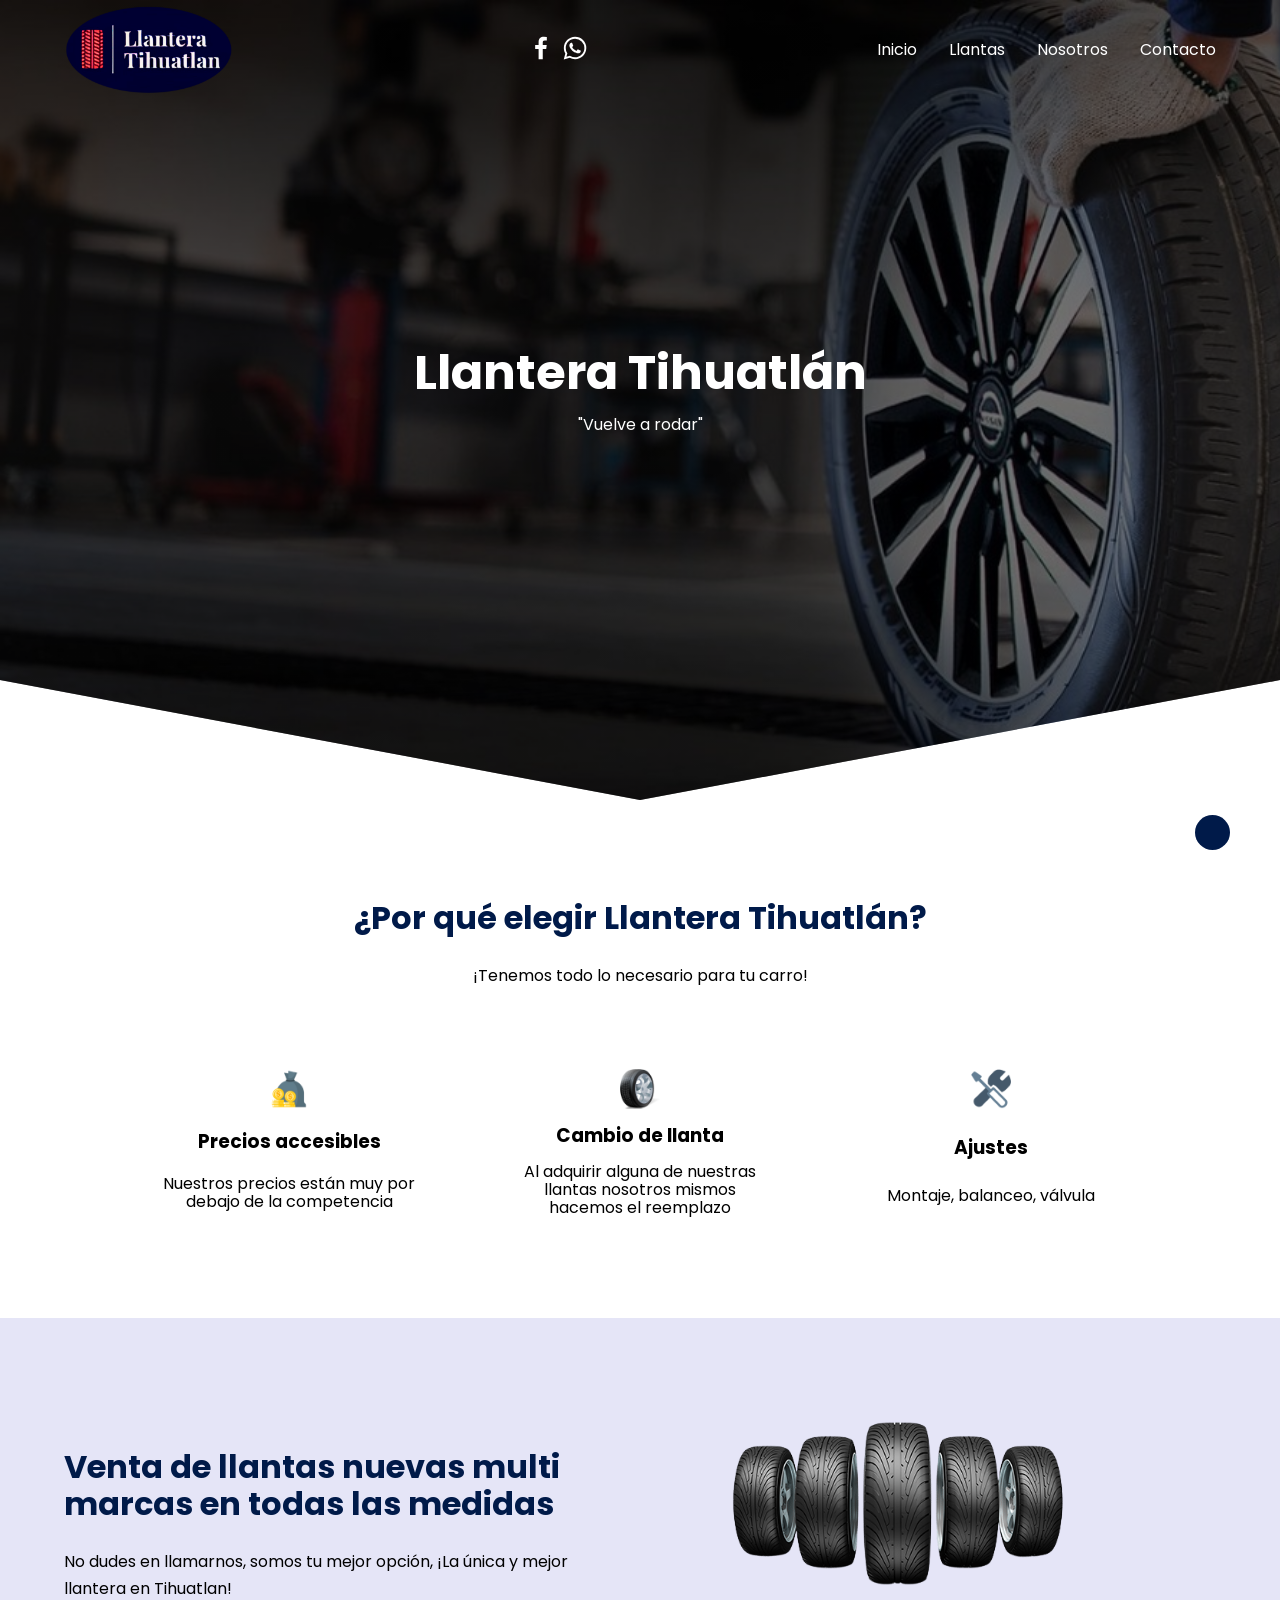
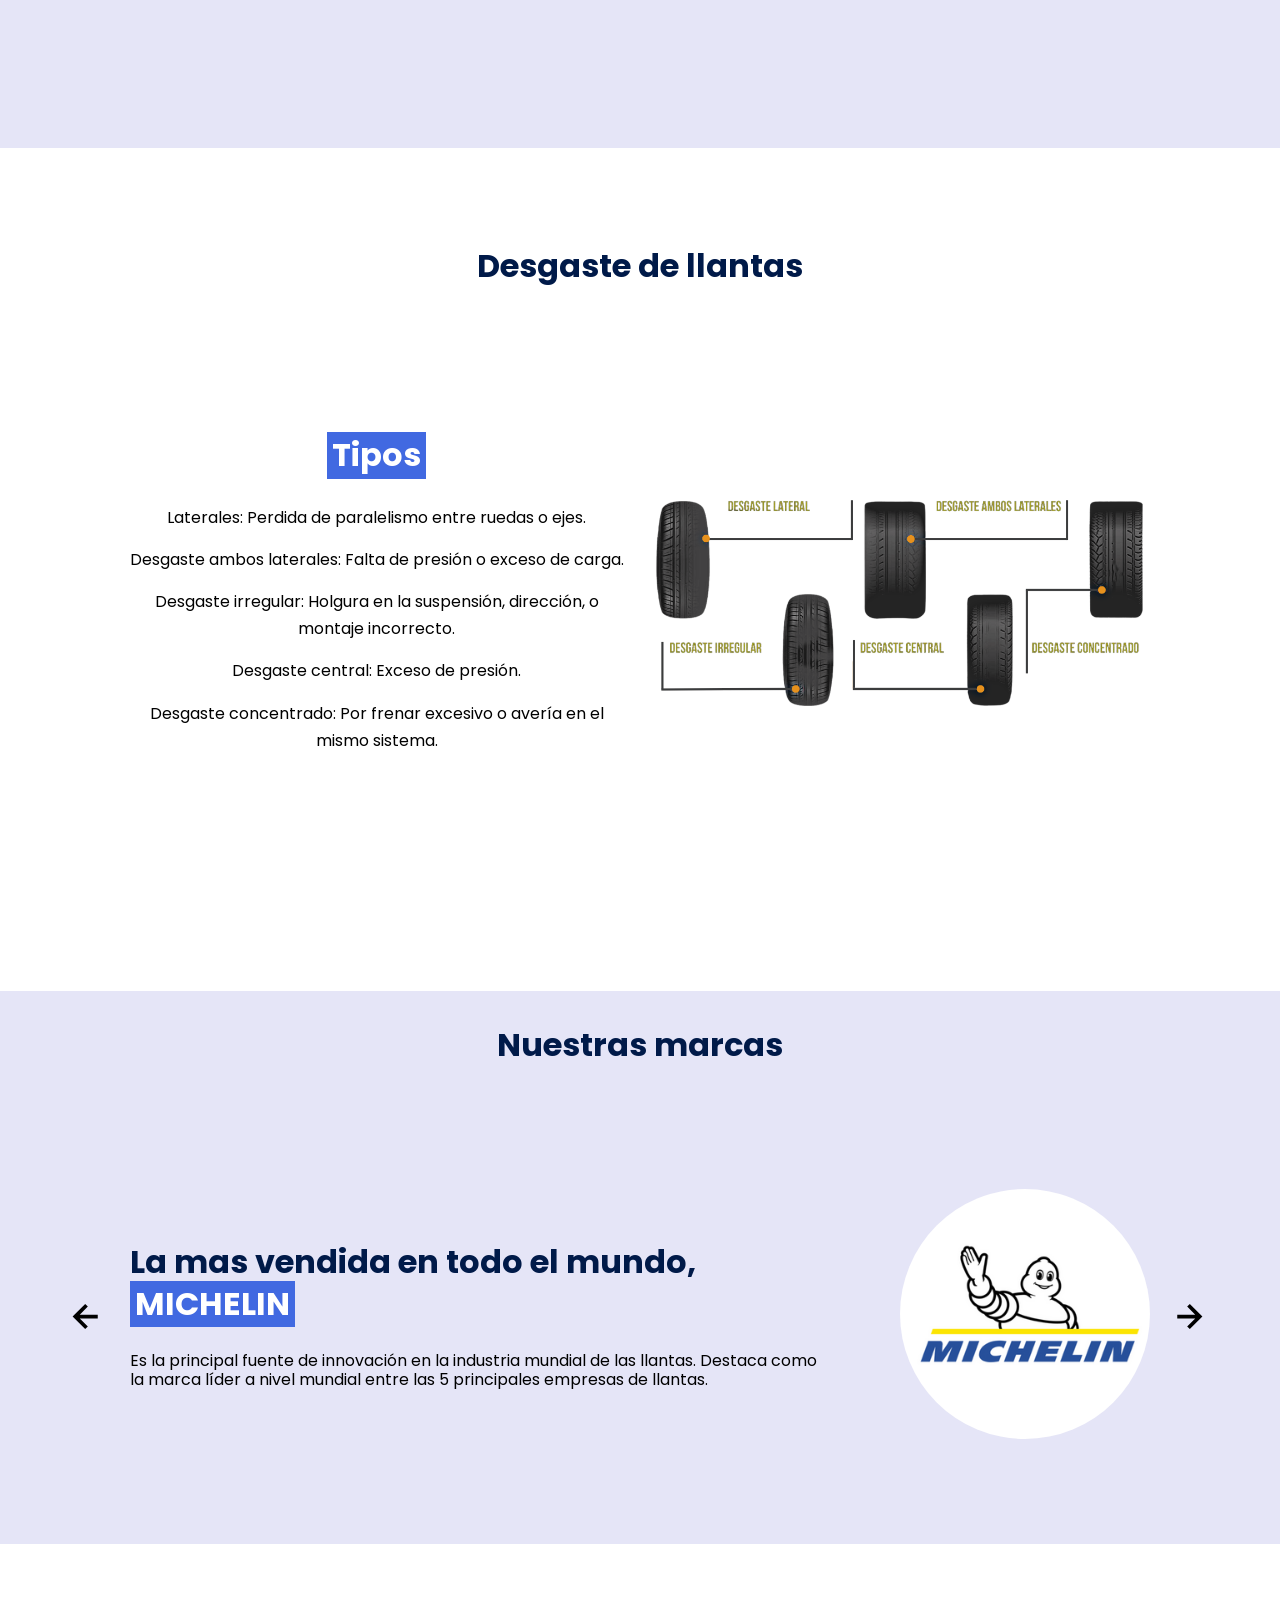
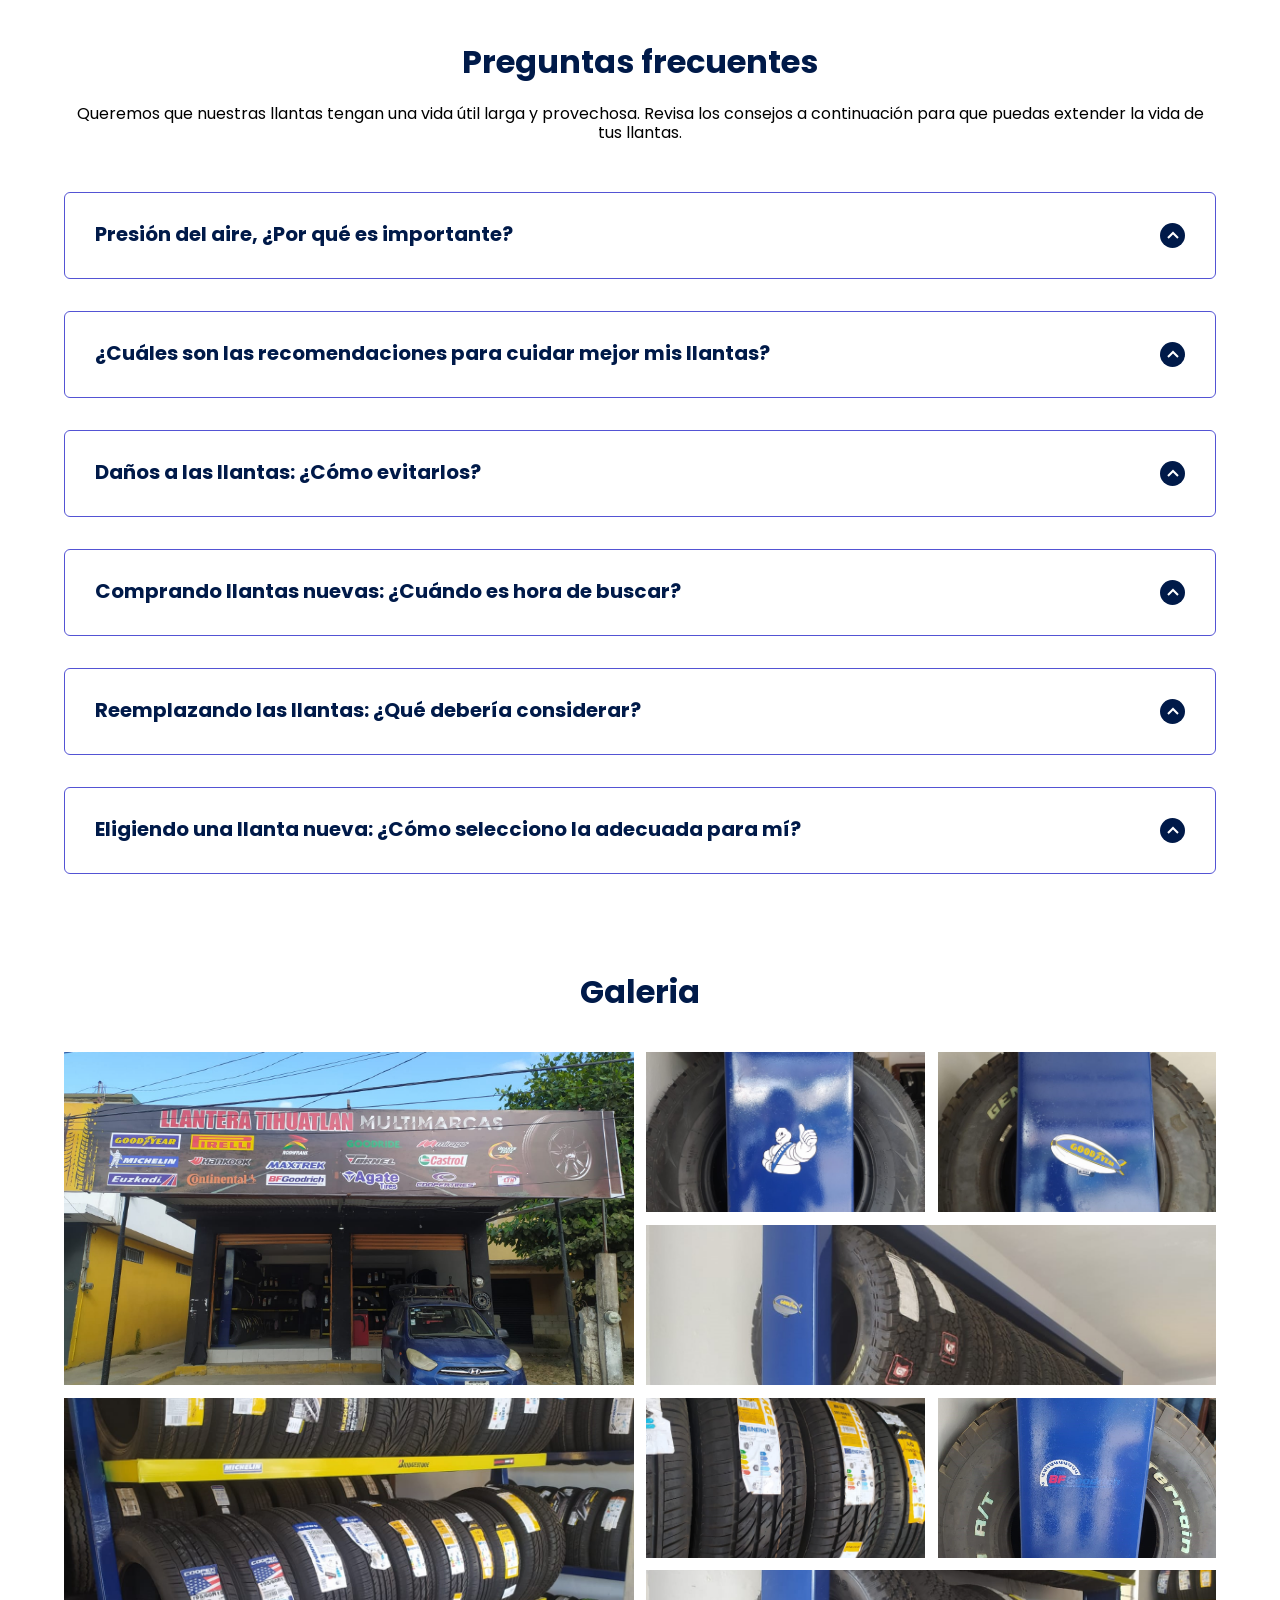
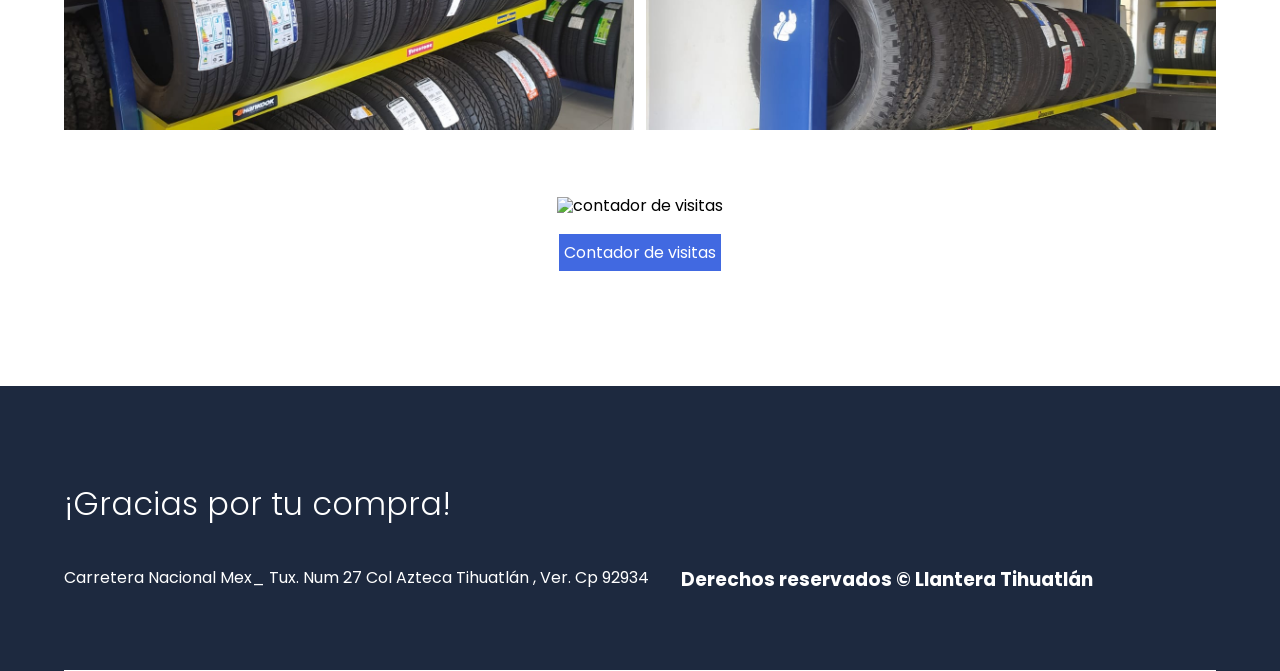
==== index.html @ f2de2ae6 "Pagina Web" ====
<!DOCTYPE html>
<html lang="es">

<head>
    <meta charset="UTF-8">
    <meta http-equiv="X-UA-Compatible" content="IE=edge">
    <meta name="viewport" content="width=device-width, initial-scale=1.0">
    <title>Llantera Tihuatlán</title>
    <link rel="shortcut icon" href="./images/rinicon.png" type="image/x-icon"> <!--el icono chiquito en la pestaña (32X32)-->
    <link rel="stylesheet" href="./css/normalize.css">
    <link rel="stylesheet" href="./css/estilos.css">
    <link rel="stylesheet" href="estilosgaleria.css">
    <script src="https://kit.fontawesome.com/5ffa9ccfac.js" crossorigin="anonymous"></script>

    <meta name="theme-color" content="#2091F9">
</head>

<body>
    
    <header class="hero">
        <nav class="nav container">
            <div class="nav__logo">
                <img src="./images/logollanta.png" alt="Logo Llantera" style="width: 175px; height: 120px;"></a>
                <!--<h2 class="nav__title">Encuentra tu llanta perfecta</h2>-->
            </div>

            <section class="footer__copy container">
                <div class="footer__social">
                    <a href="https://www.facebook.com/NeumaticosNuev0s" class="footer__icons"><img src="./images/facebook.svg" class="footer__img"></a>
                    <a href="https://api.whatsapp.com/send?phone=7461119012&text=Me%20podría%20dar%20más%20información." class="footer__icons"><img src="./images/whatssap.svg" class="footer__img"></a>
                    <!--<a href="#" class="footer__icons"><img src="./images/instagram.svg" class="footer__img"></a>-->
                </div>
            </section>

            <ul class="nav__link nav__link--menu">
                <li class="nav__items">
                    <a href="index.html" class="nav__links">Inicio</a>
                </li>
                <li class="nav__items">
                    <a href="llantas.html" class="nav__links">Llantas</a>
                </li>
                <li class="nav__items">
                    <a href="nosotros.html" class="nav__links">Nosotros</a>
                </li>
                <li class="nav__items">
                    <a href="contacto.html" class="nav__links">Contacto</a>
                </li>

                <img src="./images/close.svg" class="nav__close">
            </ul>

            <div class="nav__menu">
                <img src="./images/menu.svg" class="nav__img">
            </div>
        </nav>

        <section class="hero__container container">
            <h1 class="hero__title">Llantera Tihuatlán</h1>
            <p class="hero__paragraph">"Vuelve a rodar"</p>
            <!--<p class="hero__subtitle">Encuentra la mejor llanta en el mejor lugar</p>-->
            <!--<a href="#" class="cta">Más información</a>-->
        </section>
    </header>

    <main>
        <section class="container about">
            <h2 class="subtitle">¿Por qué elegir Llantera Tihuatlán?</h2>
            <p class="about__paragraph">¡Tenemos todo lo necesario para tu carro!</p>

            <div class="about__main">
                <article class="about__icons">
                    <img src="./images/dinero.png" class="about__icon"> <!--(96px)-->
                    <h3 class="about__title">Precios accesibles</h3>
                    <p class="about__paragrah">Nuestros precios están muy por debajo de la competencia</p>
                </article>

                <article class="about__icons">
                    <img src="./images/llanta.png" class="about__icon">
                    <h3 class="about__title">Cambio de llanta</h3>
                    <p class="about__paragrah">Al adquirir alguna de nuestras llantas nosotros mismos hacemos el reemplazo</p>
                </article>

                <article class="about__icons">
                    <img src="./images/reparacion.png" class="about__icon">
                    <h3 class="about__title">Ajustes</h3>
                    <p class="about__paragrah">Montaje, balanceo, válvula</p>
                </article>
            </div>
        </section>

        <section class="knowledge">
            <div class="knowledge__container container">
                <div class="knowledege__texts">
                    <h2 class="subtitle">Venta de llantas nuevas multi marcas en todas las medidas</h2>
                    <p class="knowledge__paragraph">No dudes en llamarnos, somos tu mejor opción, ¡La única y mejor llantera en Tihuatlan!</p>
                    <!--<a href="#" class="cta">Entra al curso</a>-->
                </div>

                <figure class="knowledge__picture">
                    <img src="./images/llantas.png" class="knowledge__img">
                </figure>
            </div>
        </section>

        <section class="price container">
            <h2 class="subtitle price">Desgaste de llantas</h2>
            <div class="knowledge__container container">
                <div class="knowledege__texts">
                    <h2 class="subtitle"><span class="testimony__course">Tipos</span></h2>
                    <p class="knowledge__paragraph">Laterales: Perdida de paralelismo entre ruedas o ejes.  </p>
                    
                    <p class="knowledge__paragraph">Desgaste ambos laterales: Falta de presión o exceso de carga.</p>
    
                    <p class="knowledge__paragraph">Desgaste irregular: Holgura en la suspensión, dirección, o montaje incorrecto.</p>
                    
                    <p class="knowledge__paragraph">Desgaste central: Exceso de presión.</p>
                    
                    <p class="knowledge__paragraph">Desgaste concentrado: Por frenar excesivo o avería en el mismo sistema.</p>
                </div>

                <figure class="knowledge__picture">
                    <img src="./images/desgastesllantas.png" class="knowledge__img">
                </figure>
            </div>
        </section>

        
        <section class="testimony">
            <h2 class="subtitle price"><br>Nuestras marcas</h2>
            <div class="testimony__container container">
                <img src="./images/leftarrow.svg" class="testimony__arrow" id="before">
                <section class="testimony__body testimony__body--show" data-id="1">
                    <div class="testimony__texts">
                        <h2 class="subtitle">La mas vendida en todo el mundo,<span class="testimony__course">MICHELIN</span></h2>
                        <p class="testimony__review">Es la principal fuente de innovación en la industria mundial de las llantas. Destaca como la marca líder a nivel
                             mundial entre las 5 principales empresas de llantas.</p>
                    </div>

                    <figure class="testimony__picture">
                        <img src="./images/michelin-2.png" class="testimony__img">
                    </figure>
                </section>

                <section class="testimony__body" data-id="2">
                    <div class="testimony__texts">
                        <h2 class="subtitle">De las mejores marcas en el mercado, <span class="testimony__course">GOOD YEAR.</span></h2>
                        <p class="testimony__review"> Es una compañía multinacional encargada de fabricar neumáticos para automóviles, camiones, coches de carreras, aviones, 
                            maquinaria agrícola y maquinaria pesada.</p>
                    </div>

                    <figure class="testimony__picture">
                        <img src="./images/goodyear.png" class="testimony__img">
                    </figure>
                </section>

                <section class="testimony__body" data-id="3">
                    <div class="testimony__texts">
                        <h2 class="subtitle">Una marca reconocida a nivel mundial, <span class="testimony__course">TORNEL</span></h2>
                        <p class="testimony__review">Es una empresa de origen mexicano, desde 2008 propiedad de la compañía india JK Tyre & Industries. 
                            ​Por décadas permaneció como la única empresa mexicana productora de llantas.</p>
                    </div>

                    <figure class="testimony__picture">
                        <img src="./images/tornel.png" class="testimony__img">
                    </figure>
                </section>

                <section class="testimony__body" data-id="4">
                    <div class="testimony__texts">
                        <h2 class="subtitle">Gran calidad, mayor durabilidad, <span class="testimony__course">COOPER TIRES</span></h2>
                        <p class="testimony__review">Suelen ser resistentes, fuertes y adaptables a cualquier entorno tanto en carretera, terreno como medioambiental.</p>
                    </div>

                    <figure class="testimony__picture">
                        <img src="./images/coopertires.jpg" class="testimony__img">
                    </figure>
                </section>

                <section class="testimony__body" data-id="5">
                    <div class="testimony__texts">
                        <h2 class="subtitle">Prestigio y confiabilidad en productos, <span class="testimony__course">QUAKER STATE</span></h2>
                        <p class="testimony__review">Crean productos adaptables a los cambios de temperatura y a los habitos de manejo.</p>
                    </div>

                    <figure class="testimony__picture">
                        <img src="./images/quakerstate.jpg" class="testimony__img">
                    </figure>
                </section>

                <section class="testimony__body" data-id="6">
                    <div class="testimony__texts">
                        <h2 class="subtitle">Preciosa accesibles al mercado, <span class="testimony__course">ROSHFRANS</span></h2>
                        <p class="testimony__review">Empresa 100% Mexicana dedicada a la formulación, elaboración y comercialización de aceites y grasas lubricantes para uso automotriz e industrial.</p>
                    </div>

                    <figure class="testimony__picture">
                        <img src="./images/roshfranslogo.jpg" class="testimony__img">
                    </figure>
                </section>

                <section class="testimony__body" data-id="7">
                    <div class="testimony__texts">
                        <h2 class="subtitle">Marca que brinda comodidad y silencioso, <span class="testimony__course">MIRAGE</span></h2>
                        <p class="testimony__review">Empresa líder en la venta de llantas para auto y camioneta en la zona occidente del Pais.</p>
                    </div>

                    <figure class="testimony__picture">
                        <img src="./images/mirage.png" class="testimony__img">
                    </figure>
                </section>

                <section class="testimony__body" data-id="8">
                    <div class="testimony__texts">
                        <h2 class="subtitle">Beneficio calidad-precio en el mercado, <span class="testimony__course">PIRELLI</span></h2>
                        <p class="testimony__review">Con la llanta Pirelli puedes contar con la calidad y estabilidad que tu vehículo necesita. Realiza tus viajes soñados sin tener que preocuparte si las ruedas son las indicadas.</p>
                    </div>

                    <figure class="testimony__picture">
                        <img src="./images/pirelli.png" class="testimony__img">
                    </figure>
                </section>



                <img src="./images/rightarrow.svg" class="testimony__arrow" id="next">
            </div>
        </section>

        <section class="questions container">
            <h2 class="subtitle">Preguntas frecuentes</h2>
            <p class="questions__paragraph">Queremos que nuestras llantas tengan una vida útil larga y provechosa. 
                Revisa los consejos a continuación para que puedas extender la vida de tus llantas.</p>

            <section class="questions__container">
                <article class="questions__padding">
                    <div class="questions__answer">
                        <h3 class="questions__title">Presión del aire, ¿Por qué es importante?
                            <span class="questions__arrow">
                                <img src="./images/arrow.svg" class="questions__img">
                            </span>
                        </h3>

                        <p class="questions__show">La presión de aire incorrecta en las llantas puede ocasionar numerosos problemas, desde el desgaste no uniforme y acelerado de las llantas hasta daños estructurales, pasando por fallas de las llantas y bajo rendimiento de consumo de combustible por kilómetro. Mantener las llantas debidamente infladas puede mejorar dicho rendimiento, permitiéndote ahorrar dinero. Revisa la presión de tus llantas por lo menos una vez al mes y antes de viajes largos.

                            <br><br>Llantera Tihuatlan recomienda revisar el inflado de las llantas mensualmente o antes de un viaje largo. Las llantas deben inflarse según las recomendaciones del fabricante del vehículo impresas en la placa de la puerta del conductor o en el manual del propietario del vehículo.
                            
                            El mantenimiento adecuado del vehículo y de las llantas es una buena inversión porque se traduce en un desempeño óptimo al manejar, ahorros significativos en los costos y un mejor kilometraje del combustible.</p>
                    </div>
                </article>

                <article class="questions__padding">
                    <div class="questions__answer">
                        <h3 class="questions__title">¿Cuáles son las recomendaciones para cuidar mejor mis llantas?
                            <span class="questions__arrow">
                                <img src="./images/arrow.svg" class="questions__img">
                            </span>
                        </h3>

                        <p class="questions__show">Evita girar excesivamente las llantas cuando tu vehículo está en barro o arena. Esto puede causar sobrecalentamiento y daños irreparables en la llanta. Usa un movimiento suave de vaivén para liberar tu vehículo. Nunca te pares cerca o detrás de un neumático que gira a altas velocidades.

                            La sobrecarga de tu vehículo genera estrés en las llantas y otros componentes críticos del vehículo. Esto también puede causar problemas en el manejo deficiente, mayor consumo de combustible y daños a las llantas. Consulta el manual del propietario de tu vehículo para determinar los límites de carga. <br><br>Nunca coloques en tu vehículo llantas nuevas que tengan una capacidad de carga inferior a la recomendada para este, y recuerda que el ancho óptimo del rin es importante para la distribución adecuada de la carga y el funcionamiento correcto de las llantas.
                            
                            Los hábitos de manejo que causan el mayor desgaste de la llanta son tomar curvas a gran velocidad, arrancar de forma brusca y frenar fuerte. Mantener el pie en el freno al manejar y zigzaguear de un lado al otro también aceleran el desgaste.</p>
                    </div>
                </article>

                <article class="questions__padding">
                    <div class="questions__answer">
                        <h3 class="questions__title">Daños a las llantas: ¿Cómo evitarlos?
                            <span class="questions__arrow">
                                <img src="./images/arrow.svg" class="questions__img">
                            </span>
                        </h3>

                        <p class="questions__show">Conducir con una llanta con inflado excesivo o insuficiente hace que el neumático desarrolle demasiado calor. Esto provoca que el costado del neumático se flexione excesivamente, resultando en temperaturas operativas más altas y posibles daños estructurales internos. Todo esto podría resultar en una falla de la llanta y provocar daños al vehículo y/o lesiones personales.

                            Para evitarlo, verifica periódicamente el inflado de las llantas y mantén una presión de aire adecuada según se indica en la placa de la puerta del conductor o en el manual de propietario de tu vehículo.</p>
                    </div>
                </article>

                <article class="questions__padding">
                    <div class="questions__answer">
                        <h3 class="questions__title">Comprando llantas nuevas: ¿Cuándo es hora de buscar?
                            <span class="questions__arrow">
                                <img src="./images/arrow.svg" class="questions__img">
                            </span>
                        </h3>

                        <p class="questions__show">Para una experiencia de manejo más agradable es importante reemplazar las llantas desgastadas. La tracción óptima permite una respuesta ágil al manejo para una conducción suave y confiable.

                            Las llantas deben revisarse regularmente, como mínimo una vez al mes. Comprueba lo siguiente para determinar si es hora de cambiar sus llantas:
                            
                            Indicadores de desgaste de la banda de rodamiento: la mayoría de las llantas cuentan con indicadores de desgaste de la banda de rodamiento. Consisten en barras de caucho rígido que solo pueden apreciarse en la llanta cuando la profundidad de su banda de rodamiento se ha desgastado y no llega al límite de conducción segura, que suele ser de 1,6 mm.
                            Patrón desigual de desgaste: también hay que revisar la banda de rodamiento para verificar si presenta un patrón de desgaste desigual que pueda indicar otros problemas en las llantas o su vehículo.
                            Presencia de bultos o ampollas en el costado de la llanta. <br><br>Estos defectos pueden provocar un fallo de la misma y poner en peligro la seguridad de los ocupantes del vehículo.
                            Pérdida total del aire a causa de una explosión de la llanta.
                            Presencia de desgarres u otros daños graves en la llanta.
                            Presencia de pinchazos de más de 0,64 cm en el costado o la banda de rodamiento. Los pinchazos de mayor profundidad no pueden repararse, y en ningún caso deberán repararse las llantas que se hayan desgastado por debajo de 1,6 mm.
                            Si deseas ayuda profesional, visita un distribuidor autorizado Goodyear para una inspección gratuita y consejos. </p>
                    </div>
                </article>

                <article class="questions__padding">
                    <div class="questions__answer">
                        <h3 class="questions__title">Reemplazando las llantas: ¿Qué debería considerar?
                            <span class="questions__arrow">
                                <img src="./images/arrow.svg" class="questions__img">
                            </span>
                        </h3>

                        <p class="questions__show">Cambia las cuatro llantas a la misma vez:
                            Es aconsejable cambiar las cuatro llantas al mismo tiempo. Para obtener un nivel óptimo de control y manipulación, te recomendamos que las cuatro unidades sean del mismo tipo y tamaño a menos que el fabricante del vehículo especifique otra cosa.
                            
                            Procura que las llantas de reemplazo sean iguales que las que se encuentren instaladas:
                            Si solo va a comprar dos llantas nuevas, asegúrate de que estas son iguales que las que mantendrá instaladas en el vehículo y de que así lo permita la legislación local y las especificaciones del fabricante del vehículo.
                            
                            <br><br>Coloca las llantas nuevas en el eje trasero:
                            Si solo vas a comprar dos llantas nuevas, colócalas en las ruedas traseras para obtener mejor tracción y estabilidad al conducir.
                            
                            Nunca mezcles:
                            No coloques llantas radiales y no radiales en el mismo eje.
                            Si se han instalado estos dos tipos de llantas en el mismo vehículo, coloque las radiales en el eje trasero.
                            
                            Verifica la categoría de velocidad de la llanta: 
                            No se recomienda instalar llantas con diferentes categorías de velocidad. Si aun así se hace, deberán instalarse por pares en un mismo eje.
                            
                            Sigue la recomendación de capacidad de carga:
                            Procure que las llantas de reemplazo posean una capacidad de carga igual o superior a la especificada por el fabricante de su vehículo.</p>
                    </div>
                </article>

                <article class="questions__padding">
                    <div class="questions__answer">
                        <h3 class="questions__title">Eligiendo una llanta nueva: ¿Cómo selecciono la adecuada para mí?
                            <span class="questions__arrow">
                                <img src="./images/arrow.svg" class="questions__img">
                            </span>
                        </h3>

                        <p class="questions__show">Busca llantas que sobresalgan en las pruebas de frenado y manejo.

                            El desgaste de la banda de rodamiento, la comodidad al manejar, el ruido y la resistencia al rodar te permiten refinar tus opciones.
                            
                            Escoger una llanta para tu vehículo depende de dónde vives, el clima y el terreno, qué expectativas tienes sobre el desempeño y qué requiere tu vehículo.</p>
                    </div>
                </article>
            </section>

            <main class="main">
                <h1 class="subtitle">Galeria</h1>
         
                <section class="gallery">
                    <figure class="gallery__picture gallery__picture--g1">
                        <img src="images/galeriallantera.jpeg" class="gallery__img">
                    </figure>
         
                    
                    <figure class="gallery__picture gallery__picture--g2">
                        <img src="images/galeriamichelin.jpeg" class="gallery__img">
                    </figure>
         
                    <figure class="gallery__picture gallery__picture--g3">
                        <img src="images/galeriagoodyear.jpeg" class="gallery__img">
                    </figure>
         
                    <figure class="gallery__picture gallery__picture--g4">
                        <img src="images/galeriallantas4.jpeg" class="gallery__img">
                    </figure>
         
                    <figure class="gallery__picture gallery__picture--g5">
                        <img src="images/galeriallantas.jpeg" class="gallery__img">
                    </figure>
         
                    <figure class="gallery__picture gallery__picture--g6">
                        <img src="images/galeriallantas2.jpeg" class="gallery__img">
                    </figure>
         
                    <figure class="gallery__picture gallery__picture--g7">
                        <img src="images/galeriabf.jpeg" class="gallery__img">
                    </figure>
         
                    <figure class="gallery__picture gallery__picture--g8">
                        <img src="images/galeriallantas3.jpeg" class="gallery__img">
                    </figure>
         
                </section>
            </main>


    <!-- Contador de visitas -->
    <br><center><a about_title="Contador De Visitas Gratis">
    <img style="border: 0px solid; display: inline;" alt="contador de visitas" src="https://websmultimedia.com/contador-de-visitas.php?id=6891"></a><br><br><p class="knowledge__paragraph"><span class="testimony__course">Contador de visitas</span></p></center>
    <!-- Fin Contador de visitas -->




    </main>


    




    <!--BOTON HACIA ARRIBA-->
    <div id="buton-gub">
        <i class="fa-solid fa-chevron-up"></i>
    </div>

    <footer class="footer">
        <section class="footer__container container">
            <nav class="nav nav--footer">

                <h2 class="footer__title">¡Gracias por tu compra!</h2>

                <ul class="nav__link nav__link--footer">
                    <!--<li class="nav__items">
                        <a href="#" class="nav__links">Inicio</a>
                    </li>
                    <li class="nav__items">
                        <a href="#" class="nav__links">Carretera Nacional Mex_ Tux. Num 27
Col Azteca 
Tihuatlán , Ver.
Cp 92934</a>
                    </li>
                    <li class="nav__items">
                        <a href="#" class="nav__links">nosequeponer</a>
                    </li>
                    <li class="nav__items">
                        <a href="#" class="nav__links">nosequeponer</a>
                    </li>-->
                    <li class="nav__items">
                        <a href="https://www.google.com/maps/place/Llantera+Tihuatl%C3%A1n/@20.718487,-97.531535,20z/data=!4m5!3m4!1s0x0:0xc65a8eb2ba0be7c!8m2!3d20.7184837!4d-97.5315168?hl=es-419" class="nav__links">Carretera Nacional Mex_ Tux. Num 27 Col Azteca Tihuatlán , Ver. Cp 92934</a>
                    </li>
                    <h3 class="nav__links">Derechos reservados &copy; Llantera Tihuatlán</h3>
                </ul>
    
            </nav>

           <!-- <form class="footer__form" action="https://formspree.io/f/mknkkrkj" method="POST">
                <h2 class="footer__newsletter">nosequepóner</h2>
                <div class="footer__inputs">
                    <input type="email" placeholder="Email:" class="footer__input" name="_replyto">
                    <input type="submit" value="Registrate" class="footer__submit">
                </div>
            </form> -->
        </section>

    </footer>

    <script src="./js/slider.js"></script>
    <script src="./js/questions.js"></script>
    <script src="./js/menu.js"></script>
    <script src="./js/plus.js"></script>
</body>

</html>
---- css/estilos.css ----
@import url('https://fonts.googleapis.com/css2?family=Poppins:wght@300;400;600;700&display=swap');

:root {
    --padding-container: 100px 0;
    --color-title: #001A49;
}

body {
    font-family: 'Poppins', sans-serif;
}

.container {
    width: 90%;
    max-width: 1200px;
    margin: 0 auto;
    overflow: hidden;
    padding: var(--padding-container);
}

.hero {
    width: 100%;
    height: 100vh;
    min-height: 600px;
    max-height: 800px;
    position: relative;
    display: grid;
    grid-template-rows: 100px 1fr;
    color: #fff;
}

.hero::before {
    content: "";
    position: absolute;
    top: 0;
    left: 0;
    width: 100%;
    height: 100%;
    background-image: linear-gradient(180deg, #0000008c 0%, #0000008c 100%), url('../images/fondoLlantera.jpeg');
    background-size: cover;
    clip-path: polygon(0 0, 100% 0, 100% 85%, 50% 100%, 0 85%);
    z-index: -1;
}

.herocopia {
    width: 100%;
    height: 100vh;
    min-height: 600px;
    max-height: 800px;
    position: relative;
    display: grid;
    grid-template-rows: 100px 1fr;
    color: #fff;
}

.herocopia::before {
    content: "";
    position: absolute;
    top: 0;
    left: 0;
    width: 100%;
    height: 100%;
    background-image: linear-gradient(180deg, #0000008c 0%, #0000008c 100%), url('../images/fondonosotros.jpg');
    background-size: cover;
    clip-path: polygon((0 0, 100% 0, 100% 100%, 0 100%));
    z-index: -1;
}

.herocopia2 {
    width: 100%;
    height: 100vh;
    min-height: 600px;
    max-height: 800px;
    position: relative;
    display: grid;
    grid-template-rows: 100px 1fr;
    color: #fff;
}

.herocopia2::before {
    content: "";
    position: absolute;
    top: 0;
    left: 0;
    width: 100%;
    height: 100%;
    background-image: linear-gradient(180deg, #0000008c 0%, #0000008c 100%), url('../images/fondocontacto.jpg');
    background-size: cover;
    clip-path: polygon((0 0, 100% 0, 100% 100%, 0 100%));
    z-index: -1;
}

.herocopia3 {
    width: 100%;
    height: 100vh;
    min-height: 600px;
    max-height: 800px;
    position: relative;
    display: grid;
    grid-template-rows: 100px 1fr;
    color: #fff;
}

.herocopia3::before {
    content: "";
    position: absolute;
    top: 0;
    left: 0;
    width: 100%;
    height: 100%;
    background-image: linear-gradient(180deg, #0000008c 0%, #0000008c 100%), url('../images/fondonosotros2.png');
    background-size: cover;
    clip-path: polygon((0 0, 100% 0, 100% 100%, 0 100%));
    z-index: -1;
}


/* Nav */

.nav {
    --padding-container: 0;
    height: 100%;
    display: flex;
    align-items: center;
}

.nav__title {
    font-weight: 300;
}

.nav__link {
    margin-left: auto;
    padding: 0;
    display: grid;
    grid-auto-flow: column;
    grid-auto-columns: max-content;
    gap: 2em;
}

.nav__items {
    list-style: none;
}

.nav__links {
    color: #fff;
    text-decoration: none;
}

.nav__menu {
    margin-left: auto;
    cursor: pointer;
    display: none;
    
}

.nav__img {
    display: block;
    width: 30px;
}


.nav__close {
    display: var(--show, none);
}


/* Hero container */

.hero__container {
    max-width: 800px;
    --padding-container: 0;
    display: grid;
    grid-auto-rows: max-content;
    align-content: center;
    gap: 1em;
    padding-bottom: 100px;
    text-align: center;
}

.hero__title {
    font-size: 3rem;
}

.hero__paragraph {
    margin-bottom: 20px;
}

.cta {
    display: inline-block;
    background-color: #2091F9;
    justify-self: center;
    color: #fff;
    text-decoration: none;
    padding: 13px 30px;
    border-radius: 32px;
}

/* About */

.about {
    text-align: center;
}

.subtitle {
    color: var(--color-title);
    font-size: 2rem;
    margin-bottom: 25px;
}


.about__paragraph {
    line-height: 1.7;
}

.about__main {
    padding-top: 80px;
    display: grid;
    width: 90%;
    margin: 0 auto;
    gap: 1em;
    overflow: hidden;
    grid-template-columns: repeat(auto-fit, minmax(260px, auto));
}


.about__icons {
    display: grid;
    gap: 1em;
    justify-items: center;
    width: 260px;
    overflow: hidden;
    margin: 0 auto;
}

.about__icon {
    width: 40px;
}

/* Knowledge */

.knowledge {
    background-color: #e5e5f7;
    background-image: radial-gradient(#444cf7 0.5px, transparent 0.5px), radial-gradient(#444cf7 0.5px, #e5e5f7 0.5px);
    background-size: 20px 20px;
    background-position: 0 0, 10px 10px;
    overflow: hidden;
}

.knowledge__container{
    display: grid;
    grid-template-columns: 1fr 1fr;
    gap: 1em;
    align-items: center;
}

.knowledge__picture{
    max-width: 500px;
}

.knowledge__paragraph{
    line-height: 1.7;
    margin-bottom: 15px;
}

.knowledge__img{
    width: 100%;
    display: block;
}

/* price */

.price{
    text-align: center;
}

.price__table{
    padding-top: 60px;
    display: flex;
    flex-wrap: wrap;
    gap: 2.5em;
    justify-content: space-evenly;
    align-items: center;
}

.price__element{
    background-color: #e5e5f7;
    text-align: center;
    border-radius: 10px;
    width: 330px;
    padding: 40px;
    --color-plan: #696871;
    --color-price: #1D293F;
    --bg-cta: #fff;
    --color-cta: #5454D4;
    --color-items: #696871;
}

.price__element--best{
    width: 370px;
    padding: 60px 40px;
    background-color: #FF7143;
    --color-plan: rgb(255 255 255 / 75%);
    --color-price: #fff;
    --bg-cta: #9F3919;
    --color-cta: #FFF;
    --color-items: #fff;
}


.price__name{
    color: var(--color-plan);
    margin-bottom: 15px;
    font-weight: 300;
}

.price__price{
    font-size: 2.5rem;
    color: var(--color-price);
}

.price__items{
    margin-top: 35px;
    display: grid;
    gap: 1em;
    font-weight: 300;
    font-size: 1.2rem;
    margin-bottom: 50px;
    color: var(--color-items);
}

.price__cta{
    display: block;
    padding: 20px 0;
    border-radius: 10px;
    text-decoration: none;
    background-color: var(--bg-cta);
    font-weight: 600;
    color: var(--color-cta);
    box-shadow: 0 0 1px rgba(0, 0, 0, .5);
}

/* Testimony */

.testimony{
    background-color: #e5e5f7;
}

.testimony__container{
    display: grid;
    grid-template-columns: 50px 1fr 50px;
    gap: 1em;
    align-items: center;
}

.testimony__body{
    display: grid;
    grid-template-columns: 1fr max-content;
    justify-content: space-between;
    align-items: center;
    gap: 2em;
    grid-column: 2/3;
    grid-row: 1/2;
    opacity: 0;
    pointer-events: none;
}


.testimony__body--show{
    pointer-events: unset;
    opacity: 1;
    transition: opacity 1.5s ease-in-out;
}

.testimony__img{
    width: 250px;
    height: 250px;
    border-radius: 50%;
    object-fit: cover;
    object-position: 50% 30%;
}

.testimony__texts{
    max-width: 700px;
}

.testimony__course{
    background-color: royalblue;
    color: #fff;
    display: inline-block;
    padding: 5px;
}

.testimony__arrow{
    width: 90%;
    cursor: pointer;
}

/* Questions */

.questions{
    text-align: center;
}

.questions__container{
    display: grid;
    gap: 2em;
    padding-top: 50px;
    padding-bottom: 100px;
}

.questions__padding{
    padding: 0;
    transition: padding .3s;
    border: 1px solid #5454D4;
    border-radius: 6px;
}

.questions__padding--add{
    padding-bottom: 30px;
}

.questions__answer{
    padding: 0 30px 0;
    overflow: hidden;
}

.questions__title{
    text-align: left;
    display: flex;
    font-size: 20px;
    padding: 30px 0 30px;
    cursor: pointer;
    color: var(--color-title);
    justify-content: space-between;
}

.questions__arrow{
    border-radius: 50%;
    background-color: var(--color-title);
    width: 25px;
    height: 25px;
    display: flex;
    justify-content: center;
    align-items: center;
    align-self: flex-end;
    margin-left: 10px;
    transition:  transform .3s;
}

.questions__arrow--rotate{
    transform: rotate(180deg);
}

.questions__show{
    text-align: left;
    height: 0;
    transition: height .3s;
}

.questions__img{
    display: block;
}

.questions__copy{
    width: 60%;
    margin: 0 auto;
    margin-bottom: 30px;
}

/*Boton de ir arriba*/

#buton-gub{

    width: 35px;
    height: 35px;
    background: #001A49;
    display: flex;
    justify-content: center;
    align-items: center;
    color: #FFF;
    border-radius: 50%;
    font-size: 20px;
    position: fixed;
    bottom: 50px;
    right: 50px;
    cursor: pointer;
    border: 4px solid transparent;
    transition: all 300ms ease;
}

#buton-gub:hover{
    transform: scale(1.1);
    border-color: rgba(0, 0, 0, .1);
}

/* Footer */

.footer{
    background-color: #1D293F;
}

.footer__title{
    font-weight: 300;
    font-size: 2rem;
    margin-bottom: 30px;
}

.footer__title, .footer__newsletter{
    color: #fff;
}


.footer__container{
    display: flex;
    justify-content: space-between;
    align-items: center;
    border-bottom: 1px solid #fff;
    padding-bottom: 60px;
}

.nav--footer{
    padding-bottom: 20px;
    display: grid;
    gap: 1em;
    grid-auto-flow: row;
    height: 100%;
}

.nav__link--footer{
    display: flex;
    margin: 0;
    margin-right: 20px;
    flex-wrap: wrap;
}

.footer__inputs{
    margin-top: 10px;
    display: flex;
    overflow: hidden;
}

.footer__input{
    background-color: #fff;
    height: 50px;
    display: block;
    padding-left: 10px;
    border-radius: 6px;
    font-size: 1rem;
    outline: none;
    border: none;
    margin-right: 16px;
}

.footer__submit{
    margin-left: auto;
    display: inline-block;
    height: 50px;
    padding: 0 20px ;
    background-color: #2091F9;
    border: none;
    font-size: 1rem;
    color: #fff;
    border-radius: 6px;
    cursor: pointer;
}

.footer__copy{
    --padding-container: 30px 0;
    text-align: center;
    color: #fff;
}

.footer__copyright{
    font-weight: 300;
}

.footer__icons{
    margin-bottom: 10px;
}

.footer__img{
    width: 30px;
}

/* Media queries */

@media (max-width:800px){
    .nav__menu{
        display: block;
    }

    .nav__link--menu{
        position: fixed;
        background-color: #000;
        top: 0;
        left: 0;
        height: 100%;
        width: 100%;
        display: flex;
        flex-direction: column;
        justify-content: space-evenly;
        align-items: center;
        z-index: 100;
        opacity: 0;
        pointer-events: none;
        transition: .7s opacity;
    }

    .nav__link--show{
        --show: block;
        opacity:1 ;
        pointer-events: unset;
    }

    .nav__close{
        position: absolute;
        top: 30px;
        right: 30px;
        width: 30px;
        cursor: pointer;
    }

    .hero__title{
        font-size: 2.5rem;
    }


    .about__main{
        gap: 2em;
    }

    .about__icons:last-of-type{
        grid-column: 1/-1;
    }


    .knowledge__container{
        grid-template-columns: 1fr;
        grid-template-rows: max-content 1fr;
        gap: 3em;
        text-align: center;
    }

    .knowledge__picture{
        grid-row: 1/2;
        justify-self: center;
    }

    .testimony__container{
        grid-template-columns: 30px 1fr 30px;
    }

    .testimony__body{
        grid-template-columns: 1fr;
        grid-template-rows: max-content max-content;
        gap: 3em;
        justify-items:center ;
    }


    .testimony__img{
        width: 200px;
        height: 200px;
        
    }

    .questions__copy{
        width: 100%;
    }

    .footer__container{
        flex-wrap: wrap;
    }

    .nav--footer{
        width: 100%;
        justify-items: center;
    }

    .nav__link--footer{
        width: 100%;
        justify-content: space-evenly;
        margin: 0;
    }

    .footer__form{
        width: 100%;
        justify-content: space-evenly;
    }

    .footer__input{
        flex: 1;
    }

}

@media (max-width:600px){
    .hero__title{
        font-size: 2rem;
    }

    .hero__paragraph{
        font-size: 1rem;
    }

    .subtitle{
        font-size: 1.8rem;
    }

    .price__element{
        width: 90%;
    }

    .price__element--best{
        width: 90%;
        /* padding: 40px; */
    }

    .price__price{
        font-size: 2rem;
    }

    .testimony{
        --padding-container: 60px 0;
    }

    .testimony__container{
        grid-template-columns: 28px 1fr 28px;
        gap: .9em;
    }

    .testimony__arrow{
        width: 100%;
    }

    .testimony__course{
        margin-top: 15px;
    }

    .questions__title{
        font-size: 1rem;
    }

    .footer__title{
        justify-self: start;
        margin-bottom: 15px;
    }

    .nav--footer{
        padding-bottom: 60px;
    }

    .nav__link--footer{
        justify-content: space-between;
    }

    .footer__inputs{
        flex-wrap: wrap;
    }

    .footer__input{
        flex-basis: 100%;
        margin: 0;
        margin-bottom: 16px;
    }

    .footer__submit{
        margin-right: auto;
        margin-left: 0;
        

        /* 
        margin:0;
        width: 100%;
        */
    }

    #map {
        height: 500px;
        width: 100%;
    }
}
---- estilosgaleria.css ----
@import url('https://fonts.googleapis.com/css2?family=Poppins:wght@400;600;700&display=swap');

*{
    margin: 0;
    padding: 0;
    box-sizing: border-box;
}

body{
    font-family: 'Poppins', sans-serif;
}

.title{
    text-align: center;
    font-size: 3rem;
    padding: .8em 0 .4em;
}

.gallery{
    padding-bottom: 3em;
    padding-top: 1em;
    display: grid;
    grid-template-columns: repeat(4, 1fr);
    grid-auto-rows: 160px;
    grid-template-areas: 
    "img1 img1 img2 img3"
    "img1 img1 img4 img4"
    "img5 img5 img6 img7" 
    "img5 img5 img8 img8";
    gap: .8em;
}


.gallery__picture{
    position: relative;
    cursor: pointer;
    overflow: hidden;
}

.gallery__picture::before{
    content: "Llantera Tihuatlán";
    position: absolute;
    top: 0;
    bottom: 0;
    left: 0;
    right: 0;
    background-color: #3550c7a6;
    transform: scale(0);
    transition: transform .4s;
    color: #fff;
    display: flex;
    align-items: center;
    justify-content: center;
    font-size: 1.5rem;
}

.gallery__picture:hover::before{
    transform: scale(1) rotate(360deg);
}

.gallery__picture--g1{
    grid-area: img1;
}
.gallery__picture--g2{
    grid-area: img2;
}
.gallery__picture--g3{
    grid-area: img3;
}
.gallery__picture--g4{
    grid-area: img4;
}
.gallery__picture--g5{
    grid-area: img5;
}
.gallery__picture--g6{
    grid-area: img6;
}
.gallery__picture--g7{
    grid-area: img7;
}
.gallery__picture--g8{
    grid-area: img8;
}

.gallery__img{
    width: 100%;
    height: 100%;
    object-fit: cover;
}


@media (max-width:768px) {
    .title{
        font-size: 2rem;
        padding: .8em 0 .4em;
    }

    .gallery{
        grid-template-columns: 1fr 1fr;
        grid-template-areas: 
        "img1 img1"
        "img1 img1"
        "img2 img3"
        "img4 img4"
        "img4 img4"
        "img5 img5"
        "img5 img5"
        "img6 img7"
        "img8 img8"
        "img8 img8";
    }

    .gallery__picture::before{
        font-size: 1rem;
    }
}
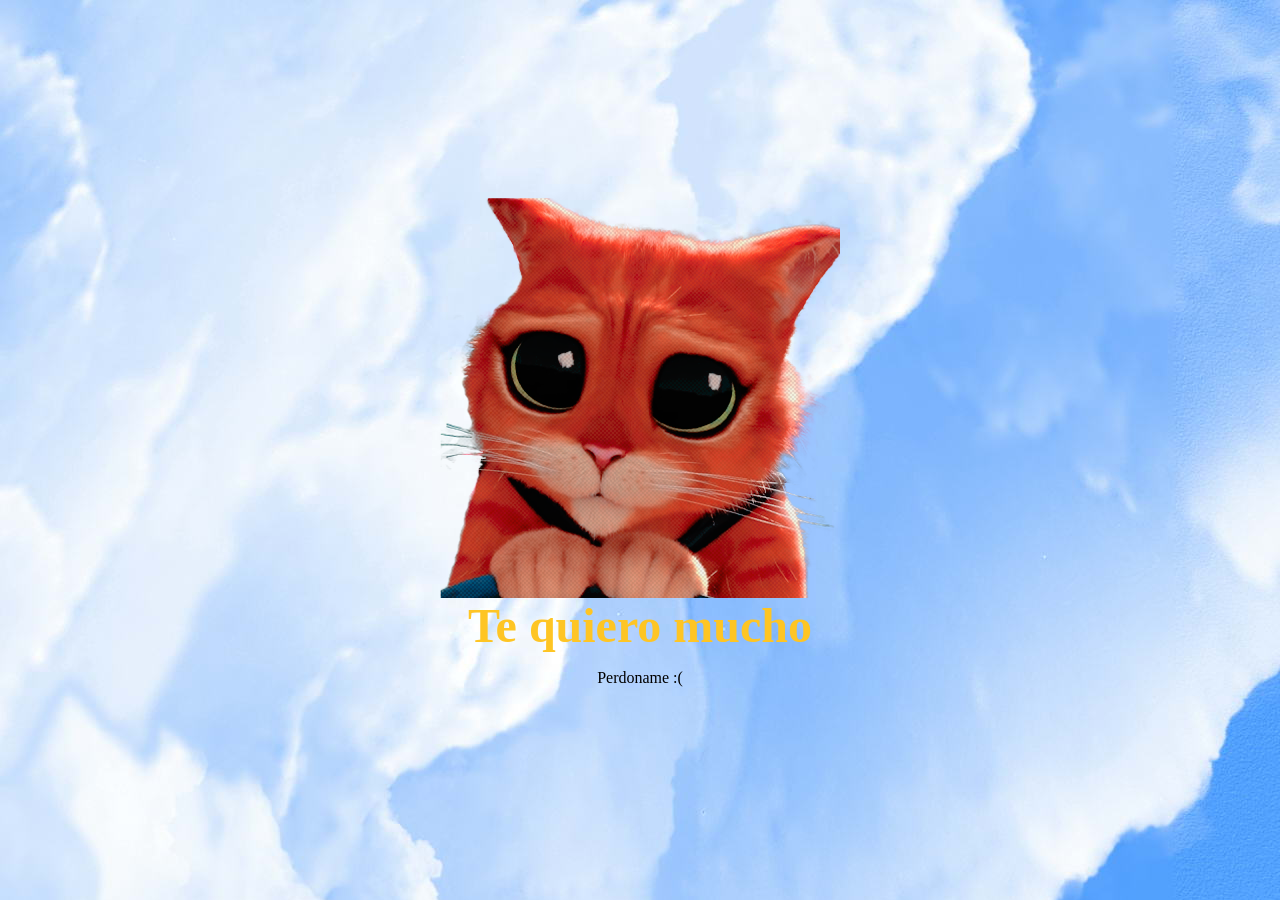
==== commit 92240a49: "initial commit" ====
--- a/index.html
+++ b/index.html
@@ -1,458 +1,21 @@
-<!DOCTYPE html>
-<html lang="es">
-
-<head>
-    <meta charset="UTF-8">
-    <meta http-equiv="X-UA-Compatible" content="IE=edge">
-    <meta name="viewport" content="width=device-width, initial-scale=1.0">
-    <title>Llantera Tihuatlán</title>
-    <link rel="shortcut icon" href="./images/rinicon.png" type="image/x-icon"> <!--el icono chiquito en la pestaña (32X32)-->
-    <link rel="stylesheet" href="./css/normalize.css">
-    <link rel="stylesheet" href="./css/estilos.css">
-    <link rel="stylesheet" href="estilosgaleria.css">
-    <script src="https://kit.fontawesome.com/5ffa9ccfac.js" crossorigin="anonymous"></script>
-
-    <meta name="theme-color" content="#2091F9">
-</head>
-
-<body>
-    
-    <header class="hero">
-        <nav class="nav container">
-            <div class="nav__logo">
-                <img src="./images/logollanta.png" alt="Logo Llantera" style="width: 175px; height: 120px;"></a>
-                <!--<h2 class="nav__title">Encuentra tu llanta perfecta</h2>-->
-            </div>
-
-            <section class="footer__copy container">
-                <div class="footer__social">
-                    <a href="https://www.facebook.com/NeumaticosNuev0s" class="footer__icons"><img src="./images/facebook.svg" class="footer__img"></a>
-                    <a href="https://api.whatsapp.com/send?phone=7461119012&text=Me%20podría%20dar%20más%20información." class="footer__icons"><img src="./images/whatssap.svg" class="footer__img"></a>
-                    <!--<a href="#" class="footer__icons"><img src="./images/instagram.svg" class="footer__img"></a>-->
-                </div>
-            </section>
-
-            <ul class="nav__link nav__link--menu">
-                <li class="nav__items">
-                    <a href="index.html" class="nav__links">Inicio</a>
-                </li>
-                <li class="nav__items">
-                    <a href="llantas.html" class="nav__links">Llantas</a>
-                </li>
-                <li class="nav__items">
-                    <a href="nosotros.html" class="nav__links">Nosotros</a>
-                </li>
-                <li class="nav__items">
-                    <a href="contacto.html" class="nav__links">Contacto</a>
-                </li>
-
-                <img src="./images/close.svg" class="nav__close">
-            </ul>
-
-            <div class="nav__menu">
-                <img src="./images/menu.svg" class="nav__img">
-            </div>
-        </nav>
-
-        <section class="hero__container container">
-            <h1 class="hero__title">Llantera Tihuatlán</h1>
-            <p class="hero__paragraph">"Vuelve a rodar"</p>
-            <!--<p class="hero__subtitle">Encuentra la mejor llanta en el mejor lugar</p>-->
-            <!--<a href="#" class="cta">Más información</a>-->
-        </section>
-    </header>
-
-    <main>
-        <section class="container about">
-            <h2 class="subtitle">¿Por qué elegir Llantera Tihuatlán?</h2>
-            <p class="about__paragraph">¡Tenemos todo lo necesario para tu carro!</p>
-
-            <div class="about__main">
-                <article class="about__icons">
-                    <img src="./images/dinero.png" class="about__icon"> <!--(96px)-->
-                    <h3 class="about__title">Precios accesibles</h3>
-                    <p class="about__paragrah">Nuestros precios están muy por debajo de la competencia</p>
-                </article>
-
-                <article class="about__icons">
-                    <img src="./images/llanta.png" class="about__icon">
-                    <h3 class="about__title">Cambio de llanta</h3>
-                    <p class="about__paragrah">Al adquirir alguna de nuestras llantas nosotros mismos hacemos el reemplazo</p>
-                </article>
-
-                <article class="about__icons">
-                    <img src="./images/reparacion.png" class="about__icon">
-                    <h3 class="about__title">Ajustes</h3>
-                    <p class="about__paragrah">Montaje, balanceo, válvula</p>
-                </article>
-            </div>
-        </section>
-
-        <section class="knowledge">
-            <div class="knowledge__container container">
-                <div class="knowledege__texts">
-                    <h2 class="subtitle">Venta de llantas nuevas multi marcas en todas las medidas</h2>
-                    <p class="knowledge__paragraph">No dudes en llamarnos, somos tu mejor opción, ¡La única y mejor llantera en Tihuatlan!</p>
-                    <!--<a href="#" class="cta">Entra al curso</a>-->
-                </div>
-
-                <figure class="knowledge__picture">
-                    <img src="./images/llantas.png" class="knowledge__img">
-                </figure>
-            </div>
-        </section>
-
-        <section class="price container">
-            <h2 class="subtitle price">Desgaste de llantas</h2>
-            <div class="knowledge__container container">
-                <div class="knowledege__texts">
-                    <h2 class="subtitle"><span class="testimony__course">Tipos</span></h2>
-                    <p class="knowledge__paragraph">Laterales: Perdida de paralelismo entre ruedas o ejes.  </p>
-                    
-                    <p class="knowledge__paragraph">Desgaste ambos laterales: Falta de presión o exceso de carga.</p>
-    
-                    <p class="knowledge__paragraph">Desgaste irregular: Holgura en la suspensión, dirección, o montaje incorrecto.</p>
-                    
-                    <p class="knowledge__paragraph">Desgaste central: Exceso de presión.</p>
-                    
-                    <p class="knowledge__paragraph">Desgaste concentrado: Por frenar excesivo o avería en el mismo sistema.</p>
-                </div>
-
-                <figure class="knowledge__picture">
-                    <img src="./images/desgastesllantas.png" class="knowledge__img">
-                </figure>
-            </div>
-        </section>
-
-        
-        <section class="testimony">
-            <h2 class="subtitle price"><br>Nuestras marcas</h2>
-            <div class="testimony__container container">
-                <img src="./images/leftarrow.svg" class="testimony__arrow" id="before">
-                <section class="testimony__body testimony__body--show" data-id="1">
-                    <div class="testimony__texts">
-                        <h2 class="subtitle">La mas vendida en todo el mundo,<span class="testimony__course">MICHELIN</span></h2>
-                        <p class="testimony__review">Es la principal fuente de innovación en la industria mundial de las llantas. Destaca como la marca líder a nivel
-                             mundial entre las 5 principales empresas de llantas.</p>
-                    </div>
-
-                    <figure class="testimony__picture">
-                        <img src="./images/michelin-2.png" class="testimony__img">
-                    </figure>
-                </section>
-
-                <section class="testimony__body" data-id="2">
-                    <div class="testimony__texts">
-                        <h2 class="subtitle">De las mejores marcas en el mercado, <span class="testimony__course">GOOD YEAR.</span></h2>
-                        <p class="testimony__review"> Es una compañía multinacional encargada de fabricar neumáticos para automóviles, camiones, coches de carreras, aviones, 
-                            maquinaria agrícola y maquinaria pesada.</p>
-                    </div>
-
-                    <figure class="testimony__picture">
-                        <img src="./images/goodyear.png" class="testimony__img">
-                    </figure>
-                </section>
-
-                <section class="testimony__body" data-id="3">
-                    <div class="testimony__texts">
-                        <h2 class="subtitle">Una marca reconocida a nivel mundial, <span class="testimony__course">TORNEL</span></h2>
-                        <p class="testimony__review">Es una empresa de origen mexicano, desde 2008 propiedad de la compañía india JK Tyre & Industries. 
-                            ​Por décadas permaneció como la única empresa mexicana productora de llantas.</p>
-                    </div>
-
-                    <figure class="testimony__picture">
-                        <img src="./images/tornel.png" class="testimony__img">
-                    </figure>
-                </section>
-
-                <section class="testimony__body" data-id="4">
-                    <div class="testimony__texts">
-                        <h2 class="subtitle">Gran calidad, mayor durabilidad, <span class="testimony__course">COOPER TIRES</span></h2>
-                        <p class="testimony__review">Suelen ser resistentes, fuertes y adaptables a cualquier entorno tanto en carretera, terreno como medioambiental.</p>
-                    </div>
-
-                    <figure class="testimony__picture">
-                        <img src="./images/coopertires.jpg" class="testimony__img">
-                    </figure>
-                </section>
-
-                <section class="testimony__body" data-id="5">
-                    <div class="testimony__texts">
-                        <h2 class="subtitle">Prestigio y confiabilidad en productos, <span class="testimony__course">QUAKER STATE</span></h2>
-                        <p class="testimony__review">Crean productos adaptables a los cambios de temperatura y a los habitos de manejo.</p>
-                    </div>
-
-                    <figure class="testimony__picture">
-                        <img src="./images/quakerstate.jpg" class="testimony__img">
-                    </figure>
-                </section>
-
-                <section class="testimony__body" data-id="6">
-                    <div class="testimony__texts">
-                        <h2 class="subtitle">Preciosa accesibles al mercado, <span class="testimony__course">ROSHFRANS</span></h2>
-                        <p class="testimony__review">Empresa 100% Mexicana dedicada a la formulación, elaboración y comercialización de aceites y grasas lubricantes para uso automotriz e industrial.</p>
-                    </div>
-
-                    <figure class="testimony__picture">
-                        <img src="./images/roshfranslogo.jpg" class="testimony__img">
-                    </figure>
-                </section>
-
-                <section class="testimony__body" data-id="7">
-                    <div class="testimony__texts">
-                        <h2 class="subtitle">Marca que brinda comodidad y silencioso, <span class="testimony__course">MIRAGE</span></h2>
-                        <p class="testimony__review">Empresa líder en la venta de llantas para auto y camioneta en la zona occidente del Pais.</p>
-                    </div>
-
-                    <figure class="testimony__picture">
-                        <img src="./images/mirage.png" class="testimony__img">
-                    </figure>
-                </section>
-
-                <section class="testimony__body" data-id="8">
-                    <div class="testimony__texts">
-                        <h2 class="subtitle">Beneficio calidad-precio en el mercado, <span class="testimony__course">PIRELLI</span></h2>
-                        <p class="testimony__review">Con la llanta Pirelli puedes contar con la calidad y estabilidad que tu vehículo necesita. Realiza tus viajes soñados sin tener que preocuparte si las ruedas son las indicadas.</p>
-                    </div>
-
-                    <figure class="testimony__picture">
-                        <img src="./images/pirelli.png" class="testimony__img">
-                    </figure>
-                </section>
-
-
-
-                <img src="./images/rightarrow.svg" class="testimony__arrow" id="next">
-            </div>
-        </section>
-
-        <section class="questions container">
-            <h2 class="subtitle">Preguntas frecuentes</h2>
-            <p class="questions__paragraph">Queremos que nuestras llantas tengan una vida útil larga y provechosa. 
-                Revisa los consejos a continuación para que puedas extender la vida de tus llantas.</p>
-
-            <section class="questions__container">
-                <article class="questions__padding">
-                    <div class="questions__answer">
-                        <h3 class="questions__title">Presión del aire, ¿Por qué es importante?
-                            <span class="questions__arrow">
-                                <img src="./images/arrow.svg" class="questions__img">
-                            </span>
-                        </h3>
-
-                        <p class="questions__show">La presión de aire incorrecta en las llantas puede ocasionar numerosos problemas, desde el desgaste no uniforme y acelerado de las llantas hasta daños estructurales, pasando por fallas de las llantas y bajo rendimiento de consumo de combustible por kilómetro. Mantener las llantas debidamente infladas puede mejorar dicho rendimiento, permitiéndote ahorrar dinero. Revisa la presión de tus llantas por lo menos una vez al mes y antes de viajes largos.
-
-                            <br><br>Llantera Tihuatlan recomienda revisar el inflado de las llantas mensualmente o antes de un viaje largo. Las llantas deben inflarse según las recomendaciones del fabricante del vehículo impresas en la placa de la puerta del conductor o en el manual del propietario del vehículo.
-                            
-                            El mantenimiento adecuado del vehículo y de las llantas es una buena inversión porque se traduce en un desempeño óptimo al manejar, ahorros significativos en los costos y un mejor kilometraje del combustible.</p>
-                    </div>
-                </article>
-
-                <article class="questions__padding">
-                    <div class="questions__answer">
-                        <h3 class="questions__title">¿Cuáles son las recomendaciones para cuidar mejor mis llantas?
-                            <span class="questions__arrow">
-                                <img src="./images/arrow.svg" class="questions__img">
-                            </span>
-                        </h3>
-
-                        <p class="questions__show">Evita girar excesivamente las llantas cuando tu vehículo está en barro o arena. Esto puede causar sobrecalentamiento y daños irreparables en la llanta. Usa un movimiento suave de vaivén para liberar tu vehículo. Nunca te pares cerca o detrás de un neumático que gira a altas velocidades.
-
-                            La sobrecarga de tu vehículo genera estrés en las llantas y otros componentes críticos del vehículo. Esto también puede causar problemas en el manejo deficiente, mayor consumo de combustible y daños a las llantas. Consulta el manual del propietario de tu vehículo para determinar los límites de carga. <br><br>Nunca coloques en tu vehículo llantas nuevas que tengan una capacidad de carga inferior a la recomendada para este, y recuerda que el ancho óptimo del rin es importante para la distribución adecuada de la carga y el funcionamiento correcto de las llantas.
-                            
-                            Los hábitos de manejo que causan el mayor desgaste de la llanta son tomar curvas a gran velocidad, arrancar de forma brusca y frenar fuerte. Mantener el pie en el freno al manejar y zigzaguear de un lado al otro también aceleran el desgaste.</p>
-                    </div>
-                </article>
-
-                <article class="questions__padding">
-                    <div class="questions__answer">
-                        <h3 class="questions__title">Daños a las llantas: ¿Cómo evitarlos?
-                            <span class="questions__arrow">
-                                <img src="./images/arrow.svg" class="questions__img">
-                            </span>
-                        </h3>
-
-                        <p class="questions__show">Conducir con una llanta con inflado excesivo o insuficiente hace que el neumático desarrolle demasiado calor. Esto provoca que el costado del neumático se flexione excesivamente, resultando en temperaturas operativas más altas y posibles daños estructurales internos. Todo esto podría resultar en una falla de la llanta y provocar daños al vehículo y/o lesiones personales.
-
-                            Para evitarlo, verifica periódicamente el inflado de las llantas y mantén una presión de aire adecuada según se indica en la placa de la puerta del conductor o en el manual de propietario de tu vehículo.</p>
-                    </div>
-                </article>
-
-                <article class="questions__padding">
-                    <div class="questions__answer">
-                        <h3 class="questions__title">Comprando llantas nuevas: ¿Cuándo es hora de buscar?
-                            <span class="questions__arrow">
-                                <img src="./images/arrow.svg" class="questions__img">
-                            </span>
-                        </h3>
-
-                        <p class="questions__show">Para una experiencia de manejo más agradable es importante reemplazar las llantas desgastadas. La tracción óptima permite una respuesta ágil al manejo para una conducción suave y confiable.
-
-                            Las llantas deben revisarse regularmente, como mínimo una vez al mes. Comprueba lo siguiente para determinar si es hora de cambiar sus llantas:
-                            
-                            Indicadores de desgaste de la banda de rodamiento: la mayoría de las llantas cuentan con indicadores de desgaste de la banda de rodamiento. Consisten en barras de caucho rígido que solo pueden apreciarse en la llanta cuando la profundidad de su banda de rodamiento se ha desgastado y no llega al límite de conducción segura, que suele ser de 1,6 mm.
-                            Patrón desigual de desgaste: también hay que revisar la banda de rodamiento para verificar si presenta un patrón de desgaste desigual que pueda indicar otros problemas en las llantas o su vehículo.
-                            Presencia de bultos o ampollas en el costado de la llanta. <br><br>Estos defectos pueden provocar un fallo de la misma y poner en peligro la seguridad de los ocupantes del vehículo.
-                            Pérdida total del aire a causa de una explosión de la llanta.
-                            Presencia de desgarres u otros daños graves en la llanta.
-                            Presencia de pinchazos de más de 0,64 cm en el costado o la banda de rodamiento. Los pinchazos de mayor profundidad no pueden repararse, y en ningún caso deberán repararse las llantas que se hayan desgastado por debajo de 1,6 mm.
-                            Si deseas ayuda profesional, visita un distribuidor autorizado Goodyear para una inspección gratuita y consejos. </p>
-                    </div>
-                </article>
-
-                <article class="questions__padding">
-                    <div class="questions__answer">
-                        <h3 class="questions__title">Reemplazando las llantas: ¿Qué debería considerar?
-                            <span class="questions__arrow">
-                                <img src="./images/arrow.svg" class="questions__img">
-                            </span>
-                        </h3>
-
-                        <p class="questions__show">Cambia las cuatro llantas a la misma vez:
-                            Es aconsejable cambiar las cuatro llantas al mismo tiempo. Para obtener un nivel óptimo de control y manipulación, te recomendamos que las cuatro unidades sean del mismo tipo y tamaño a menos que el fabricante del vehículo especifique otra cosa.
-                            
-                            Procura que las llantas de reemplazo sean iguales que las que se encuentren instaladas:
-                            Si solo va a comprar dos llantas nuevas, asegúrate de que estas son iguales que las que mantendrá instaladas en el vehículo y de que así lo permita la legislación local y las especificaciones del fabricante del vehículo.
-                            
-                            <br><br>Coloca las llantas nuevas en el eje trasero:
-                            Si solo vas a comprar dos llantas nuevas, colócalas en las ruedas traseras para obtener mejor tracción y estabilidad al conducir.
-                            
-                            Nunca mezcles:
-                            No coloques llantas radiales y no radiales en el mismo eje.
-                            Si se han instalado estos dos tipos de llantas en el mismo vehículo, coloque las radiales en el eje trasero.
-                            
-                            Verifica la categoría de velocidad de la llanta: 
-                            No se recomienda instalar llantas con diferentes categorías de velocidad. Si aun así se hace, deberán instalarse por pares en un mismo eje.
-                            
-                            Sigue la recomendación de capacidad de carga:
-                            Procure que las llantas de reemplazo posean una capacidad de carga igual o superior a la especificada por el fabricante de su vehículo.</p>
-                    </div>
-                </article>
-
-                <article class="questions__padding">
-                    <div class="questions__answer">
-                        <h3 class="questions__title">Eligiendo una llanta nueva: ¿Cómo selecciono la adecuada para mí?
-                            <span class="questions__arrow">
-                                <img src="./images/arrow.svg" class="questions__img">
-                            </span>
-                        </h3>
-
-                        <p class="questions__show">Busca llantas que sobresalgan en las pruebas de frenado y manejo.
-
-                            El desgaste de la banda de rodamiento, la comodidad al manejar, el ruido y la resistencia al rodar te permiten refinar tus opciones.
-                            
-                            Escoger una llanta para tu vehículo depende de dónde vives, el clima y el terreno, qué expectativas tienes sobre el desempeño y qué requiere tu vehículo.</p>
-                    </div>
-                </article>
-            </section>
-
-            <main class="main">
-                <h1 class="subtitle">Galeria</h1>
-         
-                <section class="gallery">
-                    <figure class="gallery__picture gallery__picture--g1">
-                        <img src="images/galeriallantera.jpeg" class="gallery__img">
-                    </figure>
-         
-                    
-                    <figure class="gallery__picture gallery__picture--g2">
-                        <img src="images/galeriamichelin.jpeg" class="gallery__img">
-                    </figure>
-         
-                    <figure class="gallery__picture gallery__picture--g3">
-                        <img src="images/galeriagoodyear.jpeg" class="gallery__img">
-                    </figure>
-         
-                    <figure class="gallery__picture gallery__picture--g4">
-                        <img src="images/galeriallantas4.jpeg" class="gallery__img">
-                    </figure>
-         
-                    <figure class="gallery__picture gallery__picture--g5">
-                        <img src="images/galeriallantas.jpeg" class="gallery__img">
-                    </figure>
-         
-                    <figure class="gallery__picture gallery__picture--g6">
-                        <img src="images/galeriallantas2.jpeg" class="gallery__img">
-                    </figure>
-         
-                    <figure class="gallery__picture gallery__picture--g7">
-                        <img src="images/galeriabf.jpeg" class="gallery__img">
-                    </figure>
-         
-                    <figure class="gallery__picture gallery__picture--g8">
-                        <img src="images/galeriallantas3.jpeg" class="gallery__img">
-                    </figure>
-         
-                </section>
-            </main>
-
-
-    <!-- Contador de visitas -->
-    <br><center><a about_title="Contador De Visitas Gratis">
-    <img style="border: 0px solid; display: inline;" alt="contador de visitas" src="https://websmultimedia.com/contador-de-visitas.php?id=6891"></a><br><br><p class="knowledge__paragraph"><span class="testimony__course">Contador de visitas</span></p></center>
-    <!-- Fin Contador de visitas -->
-
-
-
-
-    </main>
-
-
-    
-
-
-
-
-    <!--BOTON HACIA ARRIBA-->
-    <div id="buton-gub">
-        <i class="fa-solid fa-chevron-up"></i>
-    </div>
-
-    <footer class="footer">
-        <section class="footer__container container">
-            <nav class="nav nav--footer">
-
-                <h2 class="footer__title">¡Gracias por tu compra!</h2>
-
-                <ul class="nav__link nav__link--footer">
-                    <!--<li class="nav__items">
-                        <a href="#" class="nav__links">Inicio</a>
-                    </li>
-                    <li class="nav__items">
-                        <a href="#" class="nav__links">Carretera Nacional Mex_ Tux. Num 27
-Col Azteca 
-Tihuatlán , Ver.
-Cp 92934</a>
-                    </li>
-                    <li class="nav__items">
-                        <a href="#" class="nav__links">nosequeponer</a>
-                    </li>
-                    <li class="nav__items">
-                        <a href="#" class="nav__links">nosequeponer</a>
-                    </li>-->
-                    <li class="nav__items">
-                        <a href="https://www.google.com/maps/place/Llantera+Tihuatl%C3%A1n/@20.718487,-97.531535,20z/data=!4m5!3m4!1s0x0:0xc65a8eb2ba0be7c!8m2!3d20.7184837!4d-97.5315168?hl=es-419" class="nav__links">Carretera Nacional Mex_ Tux. Num 27 Col Azteca Tihuatlán , Ver. Cp 92934</a>
-                    </li>
-                    <h3 class="nav__links">Derechos reservados &copy; Llantera Tihuatlán</h3>
-                </ul>
-    
-            </nav>
-
-           <!-- <form class="footer__form" action="https://formspree.io/f/mknkkrkj" method="POST">
-                <h2 class="footer__newsletter">nosequepóner</h2>
-                <div class="footer__inputs">
-                    <input type="email" placeholder="Email:" class="footer__input" name="_replyto">
-                    <input type="submit" value="Registrate" class="footer__submit">
-                </div>
-            </form> -->
-        </section>
-
-    </footer>
-
-    <script src="./js/slider.js"></script>
-    <script src="./js/questions.js"></script>
-    <script src="./js/menu.js"></script>
-    <script src="./js/plus.js"></script>
-</body>
-
+<!DOCTYPE html>
+<html lang="en">
+<head>
+    <meta charset="UTF-8">
+    <meta name="viewport" content="width=device-width, initial-scale=1.0">
+    <title>Ily</title>
+    <link rel="stylesheet" href="/css/style.css">
+    <link rel="preconnect" href="https://fonts.googleapis.com">
+    <link rel="preconnect" href="https://fonts.gstatic.com" crossorigin>
+    <link href="https://fonts.googleapis.com/css2?family=Bungee+Inline&display=swap" rel="stylesheet">
+</head>
+<body>
+
+    <div class ="cont-anime">
+        <img src="img/gato.png " alt="gatito" class="anime">
+        <h1>Te quiero mucho</h1>
+        <p>Perdoname :(</p>
+    </div>
+    
+</body>
 </html>
--- a/css/style.css
+++ b/css/style.css
@@ -0,0 +1,43 @@
+body{
+    margin: 0;
+    padding: 0;
+
+
+}
+
+.cont-anime {
+    height: 100vh;
+    width: 100%;
+    background-image: url(/img/fondo.jpg);
+    background-attachment: fixed;
+    background-color: white;
+    justify-content: center;
+    display: flex;
+    flex-direction: column;
+    align-items: center;
+
+}
+
+.anime{
+    width: 400px;
+    position: relative;
+    animation: gato 1s ease infinite alternate;
+
+}.cont-anime h1{
+    color: #FEC524;
+    font-size: 3em;
+    font-family: 'Bungee', cursive;
+    margin: 0;
+    text-align: center;
+
+}
+
+
+@keyframes gato{
+    from{
+        transform: scale(.50);
+    }
+    to{
+        transform: scale(1);
+    }
+}
